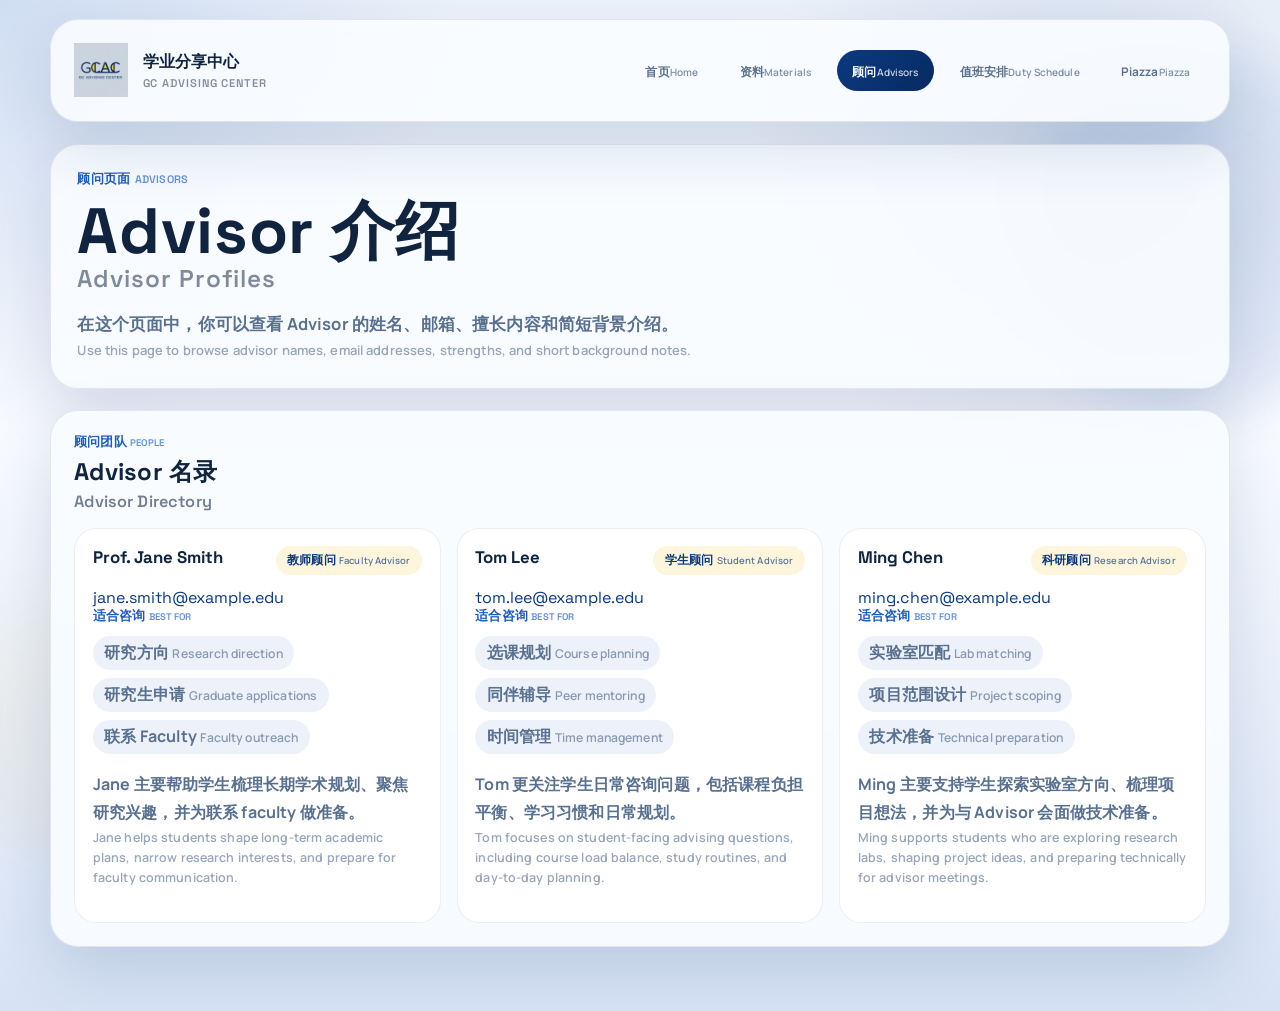
==== advisors.html @ a73260c6 "feat: update front" ====
<!DOCTYPE html>
<html lang="zh-CN">
<head>
  <meta charset="UTF-8">
  <meta name="viewport" content="width=device-width, initial-scale=1.0">
  <title>Advisors | GC Advising Center</title>
  <meta
    name="description"
    content="Advisor profiles for the GC Advising Center."
  >
  <link rel="preconnect" href="https://fonts.googleapis.com">
  <link rel="preconnect" href="https://fonts.gstatic.com" crossorigin>
  <link
    href="https://fonts.googleapis.com/css2?family=Manrope:wght@400;500;700;800&family=Space+Grotesk:wght@500;700&display=swap"
    rel="stylesheet"
  >
  <link rel="stylesheet" href="./assets/styles.css">
</head>
<body data-page="advisors">
  <div class="page-shell">
    <header class="topbar panel panel--nav">
      <a class="brand" href="./index.html"><img class="brand__logo" src="./assets/GCAC.png" alt="GC Advising Center logo"><span class="brand__text" id="brandText"></span></a>
      <nav class="site-nav" id="siteNav" aria-label="Primary"></nav>
    </header>

    <main class="main-layout">
      <section class="subpage-hero panel">
        <p class="eyebrow" id="pageKicker"></p>
        <h1 id="pageTitle"></h1>
        <p class="hero__description" id="pageDescription"></p>
      </section>

      <section class="panel">
        <div class="section-heading">
          <p class="section-kicker" id="advisorDirectoryKicker"></p>
          <h2 id="advisorDirectoryTitle"></h2>
        </div>
        <div class="advisor-grid" id="advisorList"></div>
      </section>
    </main>
  </div>

  <script src="./content/site-content.js"></script>
  <script src="./assets/app.js"></script>
</body>
</html>
---- assets/styles.css ----
:root {
  --bg: #edf3fb;
  --bg-deep: #d7e3f5;
  --surface: rgba(249, 252, 255, 0.92);
  --surface-strong: #ffffff;
  --line: rgba(10, 44, 96, 0.1);
  --line-strong: rgba(10, 44, 96, 0.18);
  --text: #10233f;
  --muted: #59708f;
  --highlight: #0b3a82;
  --highlight-strong: #072a61;
  --highlight-soft: rgba(11, 58, 130, 0.1);
  --accent: #1d5bbf;
  --accent-soft: rgba(244, 198, 42, 0.16);
  --shadow: 0 24px 64px rgba(10, 44, 96, 0.14);
}

* {
  box-sizing: border-box;
}

html {
  scroll-behavior: smooth;
}

body {
  margin: 0;
  min-height: 100vh;
  font-family: "Manrope", "Segoe UI", sans-serif;
  color: var(--text);
  background:
    radial-gradient(circle at top left, rgba(29, 91, 191, 0.14), transparent 28%),
    radial-gradient(circle at 84% 16%, rgba(11, 58, 130, 0.12), transparent 24%),
    linear-gradient(180deg, var(--bg), #f9fbff 42%, var(--bg-deep) 100%);
}

body::before,
body::after {
  content: "";
  position: fixed;
  z-index: -1;
  border-radius: 999px;
  filter: blur(28px);
  opacity: 0.72;
}

body::before {
  width: 22rem;
  height: 22rem;
  top: 4rem;
  right: -6rem;
  background: rgba(29, 91, 191, 0.12);
}

body::after {
  width: 16rem;
  height: 16rem;
  bottom: 3rem;
  left: -3rem;
  background: rgba(244, 198, 42, 0.08);
}

.page-shell {
  width: min(1180px, calc(100% - 2rem));
  margin: 0 auto;
  padding: 1.2rem 0 4rem;
}

.main-layout {
  display: grid;
  gap: 1.35rem;
}

.panel {
  border: 1px solid var(--line);
  border-radius: 28px;
  background: var(--surface);
  box-shadow: var(--shadow);
  backdrop-filter: blur(14px);
  padding: 1.45rem;
}

.panel--nav {
  display: flex;
  justify-content: space-between;
  align-items: center;
  gap: 1rem;
  margin-bottom: 1.4rem;
  position: sticky;
  top: 1rem;
  z-index: 10;
}

.brand,
.nav-link,
.button,
.button--ghost,
.overview-card,
.text-link {
  text-decoration: none;
}

.brand {
  display: inline-flex;
  align-items: center;
  gap: 0.9rem;
  color: var(--text);
}

.brand__logo {
  display: block;
  width: auto;
  height: 54px;
  object-fit: contain;
}

.brand__text {
  font-family: "Space Grotesk", "Segoe UI", sans-serif;
  font-size: 1rem;
  font-weight: 700;
  letter-spacing: 0.02em;
}

.bilingual {
  display: inline-grid;
  gap: 0.16rem;
}

.bilingual--inline {
  display: inline-flex;
  flex-wrap: wrap;
  gap: 0.32rem;
  align-items: baseline;
}

.bilingual__zh {
  font-weight: 700;
  letter-spacing: 0.01em;
}

.bilingual__en {
  font-size: 0.86em;
  font-weight: 600;
  letter-spacing: 0.01em;
  opacity: 0.66;
}

.site-nav {
  display: flex;
  flex-wrap: wrap;
  justify-content: flex-end;
  gap: 0.65rem;
}

.nav-link {
  padding: 0.6rem 0.96rem;
  border-radius: 999px;
  color: var(--muted);
  font-weight: 700;
  transition: background-color 160ms ease, color 160ms ease, transform 160ms ease, box-shadow 160ms ease;
}

.nav-link:hover,
.nav-link:focus-visible {
  color: var(--highlight);
  background: rgba(255, 255, 255, 0.68);
  box-shadow: inset 0 0 0 1px rgba(29, 91, 191, 0.08);
  transform: translateY(-1px);
}

.nav-link--active {
  color: #fdfefe;
  background: linear-gradient(135deg, var(--highlight), var(--highlight-strong));
}

.nav-link .bilingual {
  gap: 0.02rem;
  text-align: center;
}

.nav-link .bilingual__zh {
  font-size: 0.74rem;
  line-height: 1.14;
}

.nav-link .bilingual__en {
  font-size: 0.63rem;
  line-height: 1.06;
  opacity: 0.78;
}

.hero--home {
  display: grid;
  grid-template-columns: minmax(0, 1.8fr) minmax(280px, 0.9fr);
  gap: 1.35rem;
  padding: 1.75rem;
}

.hero__copy {
  display: grid;
  align-content: start;
}

.hero__meta {
  display: grid;
  gap: 0.9rem;
}

.subpage-hero {
  padding: 1.65rem;
}

.eyebrow,
.section-kicker,
.meta-label,
.detail-label {
  margin: 0 0 0.7rem;
  font-family: "Space Grotesk", "Segoe UI", sans-serif;
  font-size: 0.79rem;
  letter-spacing: 0.12em;
  text-transform: uppercase;
  color: var(--accent);
}

#siteTitle,
.subpage-hero h1 {
  margin: 0;
  font-family: "Space Grotesk", "Segoe UI", sans-serif;
  font-size: clamp(2.5rem, 5vw, 4.4rem);
  line-height: 0.96;
  max-width: 12ch;
}

#siteTitle .bilingual,
.subpage-hero h1 .bilingual,
.section-heading h2 .bilingual,
.card__title .bilingual,
.hero__description .bilingual,
.section-intro .bilingual,
.card__body .bilingual,
.meta-value .bilingual,
.brand__text .bilingual {
  gap: 0.16rem;
}

#siteTitle .bilingual__zh,
.subpage-hero h1 .bilingual__zh {
  font-size: 1em;
  line-height: 0.98;
}

#siteTitle .bilingual__en,
.subpage-hero h1 .bilingual__en {
  font-size: 0.38em;
  line-height: 1.15;
  text-transform: none;
  letter-spacing: 0.04em;
  opacity: 0.52;
}

.section-heading h2 .bilingual__zh,
.card__title .bilingual__zh {
  font-size: 1em;
}

.section-heading h2 .bilingual__en,
.card__title .bilingual__en {
  font-size: 0.68em;
  opacity: 0.58;
}

.hero__description .bilingual__en,
.section-intro .bilingual__en,
.card__body .bilingual__en,
.meta-value .bilingual__en,
.integration-note .bilingual__en {
  font-size: 0.78em;
  line-height: 1.6;
  opacity: 0.62;
}

.brand__text .bilingual__zh {
  font-size: 1em;
}

.brand__text .bilingual__en {
  font-size: 0.7em;
  letter-spacing: 0.08em;
  text-transform: uppercase;
  opacity: 0.5;
}

.hero__description,
.section-intro,
.card__body,
.meta-value,
.integration-note {
  color: var(--muted);
  line-height: 1.75;
}

.hero__description {
  margin: 1rem 0 0;
  max-width: 46rem;
  font-size: 1.04rem;
}

.hero__actions,
.material-links,
.piazza-links {
  display: flex;
  flex-wrap: wrap;
  gap: 0.75rem;
}

.hero__actions {
  margin-top: 1.35rem;
}

.button,
.button--ghost {
  display: inline-flex;
  align-items: center;
  justify-content: center;
  min-width: 210px;
  padding: 0.92rem 1.28rem;
  border-radius: 999px;
  font-weight: 800;
  transition: transform 160ms ease, box-shadow 160ms ease, border-color 160ms ease, background-color 160ms ease;
}

.button .bilingual,
.button--ghost .bilingual {
  justify-items: center;
  text-align: center;
}

.button .bilingual__zh,
.button--ghost .bilingual__zh {
  font-size: 1em;
}

.button .bilingual__en,
.button--ghost .bilingual__en {
  font-size: 0.66em;
  opacity: 0.74;
}

.button {
  color: #fdfefe;
  background: linear-gradient(135deg, #1d5bbf, #0b3a82);
  box-shadow: 0 14px 32px rgba(11, 58, 130, 0.24);
}

.button--ghost {
  color: var(--highlight);
  background: rgba(255, 255, 255, 0.72);
  border: 1px solid rgba(11, 58, 130, 0.16);
}

.button:hover,
.button--ghost:hover,
.button:focus-visible,
.button--ghost:focus-visible,
.overview-card:hover,
.overview-card:focus-visible,
.text-link:hover,
.text-link:focus-visible {
  transform: translateY(-2px);
}

.meta-card,
.card,
.overview-card {
  border-radius: 22px;
  border: 1px solid rgba(10, 44, 96, 0.08);
  background: var(--surface-strong);
}

.meta-card {
  padding: 1rem 1.05rem;
}

.meta-card p,
.section-heading h2,
.section-heading p,
.card__title,
.material-meta,
.integration-note,
.detail-label {
  margin: 0;
}

.section-heading {
  display: grid;
  gap: 0.3rem;
  margin-bottom: 1rem;
}

.section-heading--split {
  grid-template-columns: minmax(0, 1fr) auto;
  align-items: center;
  gap: 1rem;
}

.section-heading h2,
.card__title {
  font-family: "Space Grotesk", "Segoe UI", sans-serif;
}

.section-heading h2 {
  font-size: 1.5rem;
}

.overview-grid,
.material-list,
.advisor-grid,
.piazza-notes {
  display: grid;
  gap: 1rem;
}

.overview-grid {
  grid-template-columns: repeat(auto-fit, minmax(220px, 1fr));
}

.overview-card {
  display: grid;
  gap: 0.55rem;
  min-height: 190px;
  padding: 1.15rem;
  color: inherit;
}

.material-list {
  grid-template-columns: repeat(auto-fit, minmax(240px, 1fr));
}

.material-list--archive {
  grid-template-columns: repeat(auto-fit, minmax(260px, 1fr));
}

.advisor-grid {
  grid-template-columns: repeat(auto-fit, minmax(250px, 1fr));
}

.card {
  padding: 1.1rem;
}

.card__title-row {
  display: flex;
  justify-content: space-between;
  gap: 1rem;
  align-items: flex-start;
  margin-bottom: 0.7rem;
}

.card__title {
  font-size: 1.05rem;
}

.quick-link__arrow,
.text-link,
.material-meta {
  font-family: "Space Grotesk", "Segoe UI", sans-serif;
}

.quick-link__arrow,
.text-link {
  color: var(--highlight);
}

.quick-link__arrow {
  margin-top: auto;
}

.material-meta {
  margin-bottom: 0.7rem;
  font-size: 0.84rem;
  color: var(--accent);
}

.pill {
  display: inline-flex;
  align-items: center;
  padding: 0.32rem 0.72rem;
  border-radius: 999px;
  background: var(--accent-soft);
  color: var(--highlight);
  font-size: 0.78rem;
  white-space: nowrap;
}

.pill .bilingual--inline,
.schedule-table th .bilingual--inline,
.schedule-table td .bilingual--inline,
.tag-list .bilingual--inline,
.material-meta .bilingual--inline,
.detail-label .bilingual--inline,
.section-kicker .bilingual--inline,
.quick-link__arrow .bilingual--inline {
  gap: 0.22rem;
}

.pill .bilingual__en,
.schedule-table th .bilingual__en,
.schedule-table td .bilingual__en,
.tag-list .bilingual__en,
.material-meta .bilingual__en,
.detail-label .bilingual__en,
.section-kicker .bilingual__en,
.quick-link__arrow .bilingual__en {
  font-size: 0.76em;
  opacity: 0.68;
}

.tag-list {
  display: flex;
  flex-wrap: wrap;
  gap: 0.5rem;
  margin: 0.7rem 0 1rem;
  padding: 0;
  list-style: none;
}

.tag-list li {
  padding: 0.34rem 0.72rem;
  border-radius: 999px;
  background: rgba(29, 91, 191, 0.08);
  color: var(--muted);
}

.piazza-summary {
  display: grid;
  gap: 0.8rem;
  margin-bottom: 1rem;
}

.piazza-links {
  margin-bottom: 1rem;
}

.piazza-notes {
  grid-template-columns: 1fr;
}

.note-card {
  background: rgba(255, 255, 255, 0.78);
}

.table-shell {
  overflow-x: auto;
  border-radius: 22px;
  border: 1px solid rgba(10, 44, 96, 0.08);
  background: var(--surface-strong);
}

.schedule-table {
  width: 100%;
  min-width: 720px;
  border-collapse: collapse;
}

.schedule-table th,
.schedule-table td {
  padding: 1rem;
  text-align: left;
  border-bottom: 1px solid rgba(10, 44, 96, 0.08);
}

.schedule-table th {
  font-family: "Space Grotesk", "Segoe UI", sans-serif;
  font-size: 0.85rem;
  letter-spacing: 0.06em;
  text-transform: uppercase;
  color: var(--highlight);
  background: rgba(29, 91, 191, 0.06);
}

.schedule-table tbody tr:last-child td {
  border-bottom: none;
}

.fade-in {
  opacity: 0;
  transform: translateY(12px);
  animation: fadeUp 480ms ease forwards;
}

.fade-in:nth-child(2) {
  animation-delay: 70ms;
}

.fade-in:nth-child(3) {
  animation-delay: 140ms;
}

.fade-in:nth-child(4) {
  animation-delay: 210ms;
}

@keyframes fadeUp {
  to {
    opacity: 1;
    transform: translateY(0);
  }
}

@media (max-width: 980px) {
  .panel--nav {
    align-items: flex-start;
    flex-direction: column;
  }

  .site-nav {
    justify-content: flex-start;
  }

  .hero--home,
  .section-heading--split {
    grid-template-columns: 1fr;
  }
}

@media (max-width: 640px) {
  .page-shell {
    width: min(100% - 1rem, 100%);
    padding-top: 0.8rem;
  }

  .panel,
  .meta-card,
  .card,
  .overview-card {
    border-radius: 20px;
  }

  .panel {
    padding: 1.15rem;
  }

  .brand {
    align-items: flex-start;
    flex-direction: column;
    gap: 0.5rem;
  }

  .brand__logo {
    height: 46px;
  }

  #siteTitle,
  .subpage-hero h1 {
    font-size: clamp(2.1rem, 11vw, 3.3rem);
  }

  .card__title-row {
    flex-direction: column;
    align-items: flex-start;
  }

  .button,
  .button--ghost {
    width: 100%;
    min-width: 0;
  }

  .schedule-table {
    min-width: 620px;
  }
}

.hero--landing {
  padding: 1.85rem;
}

.hero__copy--wide {
  max-width: 68rem;
}

.home-priority-grid {
  display: grid;
  grid-template-columns: minmax(320px, 0.95fr) minmax(0, 1.35fr);
  gap: 1.35rem;
}

.button--compact {
  min-width: 0;
  padding-inline: 1rem;
}

.advisor-grid--home {
  grid-template-columns: 1fr;
}

.duty-card {
  display: grid;
  gap: 1rem;
}

.duty-list {
  display: grid;
  gap: 0.8rem;
}

.duty-item {
  display: grid;
  gap: 0.3rem;
  padding: 0.85rem 0.95rem;
  border-radius: 18px;
  background: rgba(29, 91, 191, 0.05);
  border: 1px solid rgba(10, 44, 96, 0.06);
}

.duty-item__value {
  margin: 0;
  color: var(--text);
  line-height: 1.6;
}

@media (max-width: 980px) {
  .home-priority-grid {
    grid-template-columns: 1fr;
  }
}

.hero--simple {
  padding: 1.55rem 1.7rem;
}

.hero--simple #siteTitle {
  max-width: 16ch;
  font-size: clamp(2.2rem, 4vw, 3.6rem);
}

.hero--simple .hero__description {
  margin-top: 0.85rem;
  max-width: 52rem;
}

.material-list--stacked {
  grid-template-columns: 1fr;
}

@media (max-width: 980px) {
  .hero--simple {
    padding: 1.35rem;
  }
}
.hero__meta .overview-card {
  min-height: 0;
  padding: 1rem 1.05rem;
}

.hero__meta .card__title {
  font-size: 1.08rem;
}

.hero__meta .card__body {
  line-height: 1.65;
}
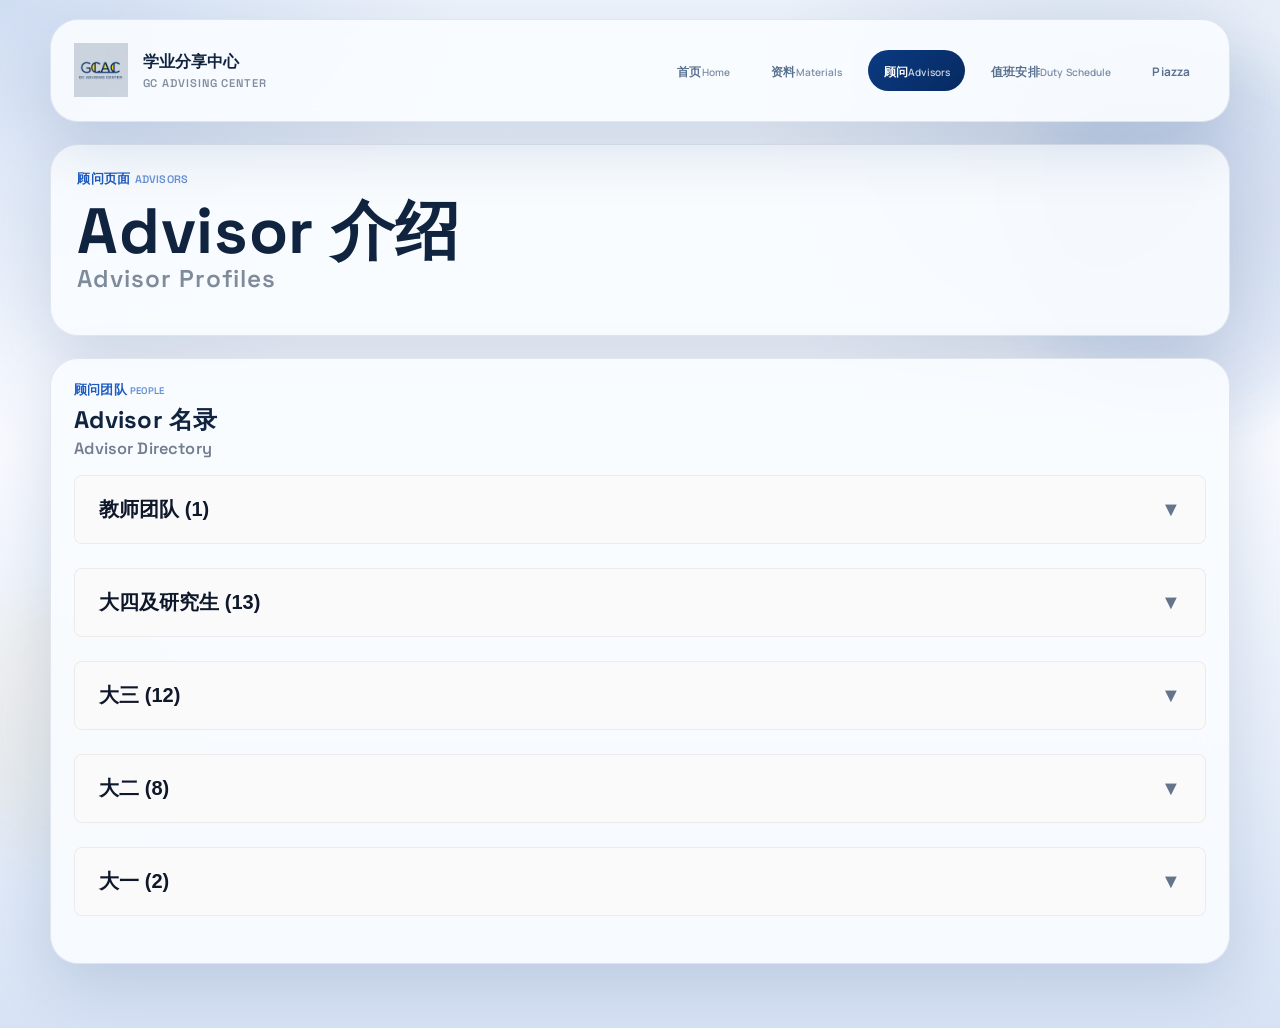
==== commit 198880a1: "change the html to fit the new advisor contents" ====
--- a/advisors.html
+++ b/advisors.html
@@ -15,6 +15,62 @@
     rel="stylesheet"
   >
   <link rel="stylesheet" href="./assets/styles.css">
+  
+  <style>
+    .accordion-group {
+      margin-bottom: 1.5rem;
+      border: 1px solid rgba(0, 0, 0, 0.08);
+      border-radius: 8px;
+      overflow: hidden;
+      background: #fff;
+    }
+    .accordion-header {
+      width: 100%;
+      display: flex;
+      justify-content: space-between;
+      align-items: center;
+      padding: 1.25rem 1.5rem;
+      background: rgba(0, 0, 0, 0.02);
+      border: none;
+      cursor: pointer;
+      text-align: left;
+      outline: none;
+      transition: background 0.2s ease;
+    }
+    .accordion-header:hover {
+      background: rgba(0, 0, 0, 0.04);
+    }
+    .accordion-header h3 {
+      margin: 0;
+      font-size: 1.25rem;
+      color: #0f172a;
+      font-weight: 700;
+    }
+    .accordion-icon {
+      font-size: 1.25rem;
+      transition: transform 0.2s ease;
+      color: #64748b;
+    }
+    .accordion-group.active .accordion-icon {
+      transform: rotate(180deg);
+    }
+    .accordion-content {
+      max-height: 0;
+      overflow: hidden;
+      transition: max-height 0.3s ease-out;
+      padding: 0 1.5rem;
+    }
+    .accordion-group.active .accordion-content {
+      max-height: 5000px; /* 给予足够高度容纳卡片群 */
+      padding: 1.5rem;
+    }
+    /* 让折叠内部的网格继承或重用原本的网格样式 */
+    .accordion-grid {
+      display: grid;
+      grid-template-columns: repeat(auto-fill, minmax(280px, 1fr));
+      gap: 1.5rem;
+    }
+  </style>
 </head>
 <body data-page="advisors">
   <div class="page-shell">
@@ -35,12 +91,103 @@
           <p class="section-kicker" id="advisorDirectoryKicker"></p>
           <h2 id="advisorDirectoryTitle"></h2>
         </div>
-        <div class="advisor-grid" id="advisorList"></div>
+        <div id="accordionContainer"></div>
+        <div class="advisor-grid" id="advisorList" style="display: none;"></div>
       </section>
     </main>
   </div>
 
   <script src="./content/site-content.js"></script>
   <script src="./assets/app.js"></script>
+
+  <script>
+    document.addEventListener("DOMContentLoaded", () => {
+      // 1. 检查数据文件里是否有我们新设定的 groups 数组
+      const data = window.SITE_CONTENT;
+      if (!data || !data.advisors || !data.advisors.groups) return;
+
+      // 2. 自动获取当前页面的语言（遵循你的系统的语系判定，默认中文）
+      const lang = document.documentElement.lang === "en" ? "en" : "zh";
+      const container = document.getElementById("accordionContainer");
+      const expertiseLabel = data.advisors.expertiseLabel ? data.advisors.expertiseLabel[lang] : "Best for";
+
+      // 3. 循环渲染 5 个大分类
+      data.advisors.groups.forEach((group, index) => {
+        const groupTitle = group.title[lang] || group.title["zh"];
+        
+        // 创建大类包裹层
+        const groupEl = document.createElement("div");
+        groupEl.className = "accordion-group";
+        // 默认让第一组（老师）或者所有组展开，这里设置默认闭合。如果想默认全展开，可以加上 className = "accordion-group active"
+        
+        // 创建折叠栏头部按钮
+        const headerEl = document.createElement("button");
+        headerEl.className = "accordion-header";
+        headerEl.innerHTML = `
+          <h3>${groupTitle} (${group.items.length})</h3>
+          <span class="accordion-icon">▼</span>
+        `;
+        
+        // 创建内容容器层
+        const contentEl = document.createElement("div");
+        contentEl.className = "accordion-content";
+        
+        // 创建人员卡片网格
+        const gridEl = document.createElement("div");
+        gridEl.className = "accordion-grid";
+        
+        // 4. 内部循环：渲染该分类下的所有顾问卡片
+        group.items.forEach(advisor => {
+          const name = advisor.name;
+          const role = advisor.role[lang] || advisor.role["zh"];
+          const bio = advisor.bio[lang] || advisor.bio["zh"];
+          const email = advisor.email;
+          
+          // 生成专业领域的标签 HTML
+          let expertiseHtml = "";
+          if (advisor.expertise && advisor.expertise.length > 0) {
+            const tags = advisor.expertise.map(exp => `<span class="tag">${exp[lang] || exp["zh"]}</span>`).join("");
+            expertiseHtml = `
+              <div class="advisor-card__expertise">
+                <span class="expertise-label">${expertiseLabel}:</span>
+                <div class="tags-container">${tags}</div>
+              </div>
+            `;
+          }
+
+          // 构建单个人员卡片（严格复用你原本 `.panel` 里的卡片类名和结构，确保外观样式一致）
+          const cardEl = document.createElement("div");
+          cardEl.className = "advisor-card"; // 继承你原本的 CSS 样式
+          cardEl.innerHTML = `
+            <div class="advisor-card__header">
+              <h4 class="advisor-card__name">${name}</h4>
+              <p class="advisor-card__role">${role}</p>
+            </div>
+            <div class="advisor-card__body">
+              <p class="advisor-card__bio">${bio}</p>
+              ${expertiseHtml}
+            </div>
+            <div class="advisor-card__footer">
+              <a href="mailto:${email}" class="advisor-card__email">
+                <svg xmlns="http://www.w3.org/2000/svg" width="16" height="16" viewBox="0 0 24 24" fill="none" stroke="currentColor" stroke-width="2" stroke-linecap="round" stroke-linejoin="round" style="margin-right:8px; vertical-align:middle;"><path d="M4 4h16c1.1 0 2 .9 2 2v12c0 1.1-.9 2-2 2H4c-1.1 0-2-.9-2-2V6c0-1.1.9-2 2-2z"></path><polyline points="22,6 12,13 2,6"></polyline></svg>
+                ${email}
+              </a>
+            </div>
+          `;
+          gridEl.appendChild(cardEl);
+        });
+        
+        contentEl.appendChild(gridEl);
+        groupEl.appendChild(headerEl);
+        groupEl.appendChild(contentEl);
+        container.appendChild(groupEl);
+        
+        // 5. 绑定点击事件：点击分类标题展开/折叠
+        headerEl.addEventListener("click", () => {
+          groupEl.classList.toggle("active");
+        });
+      });
+    });
+  </script>
 </body>
 </html>
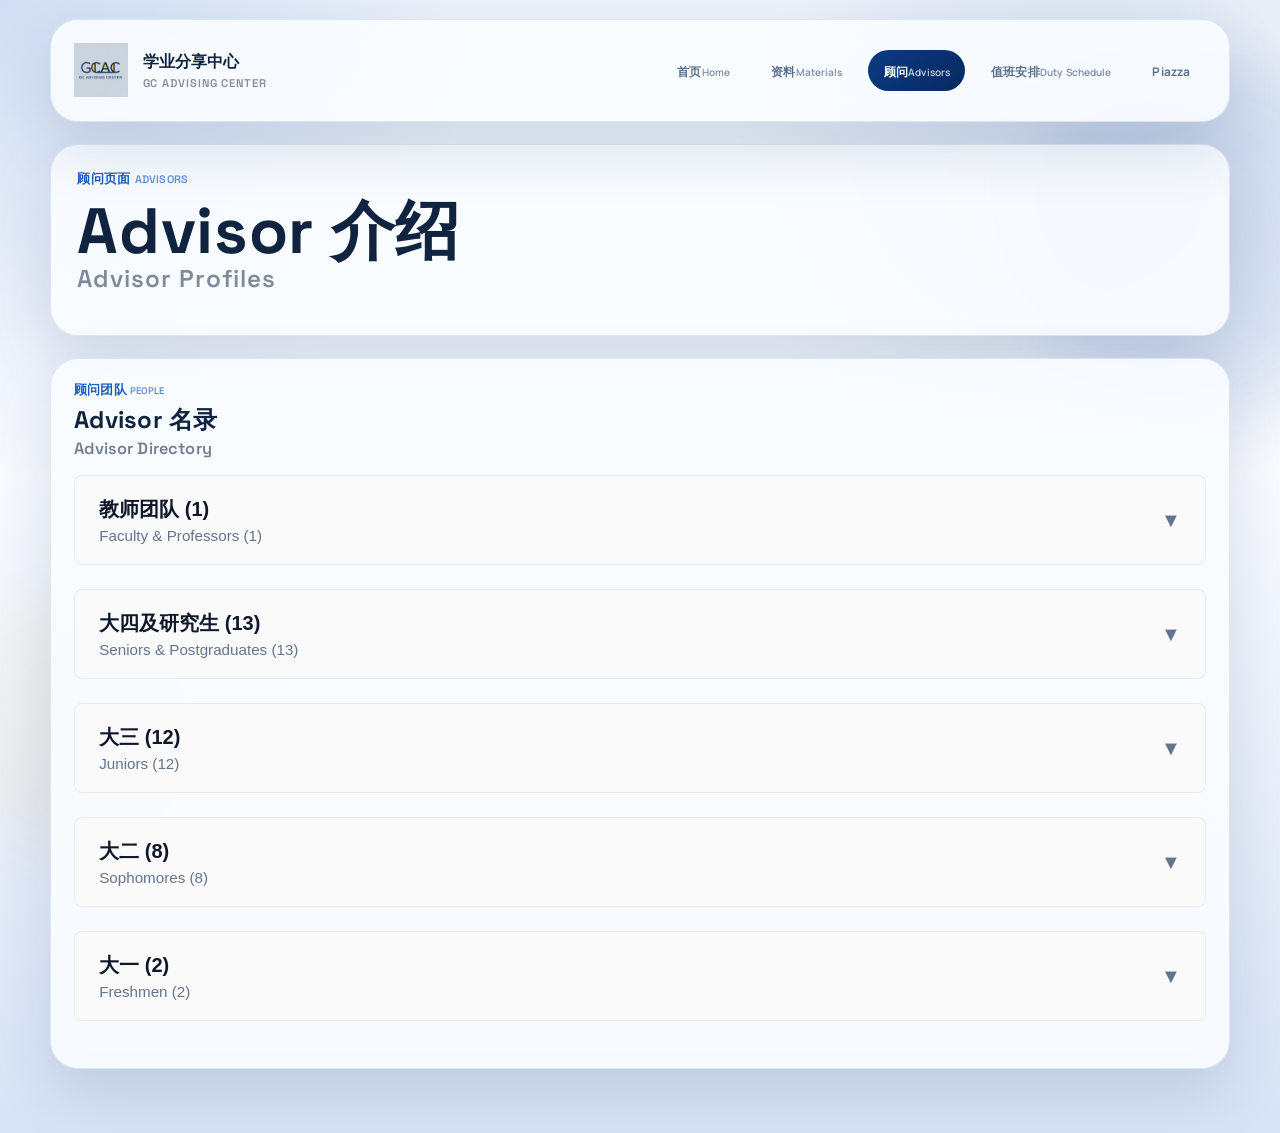
==== commit 4510399c: "try to fix english chinese question" ====
--- a/advisors.html
+++ b/advisors.html
@@ -4,16 +4,10 @@
   <meta charset="UTF-8">
   <meta name="viewport" content="width=device-width, initial-scale=1.0">
   <title>Advisors | GC Advising Center</title>
-  <meta
-    name="description"
-    content="Advisor profiles for the GC Advising Center."
-  >
+  <meta name="description" content="Advisor profiles for the GC Advising Center.">
   <link rel="preconnect" href="https://fonts.googleapis.com">
   <link rel="preconnect" href="https://fonts.gstatic.com" crossorigin>
-  <link
-    href="https://fonts.googleapis.com/css2?family=Manrope:wght@400;500;700;800&family=Space+Grotesk:wght@500;700&display=swap"
-    rel="stylesheet"
-  >
+  <link href="https://fonts.googleapis.com/css2?family=Manrope:wght@400;500;700;800&family=Space+Grotesk:wght@500;700&display=swap" rel="stylesheet">
   <link rel="stylesheet" href="./assets/styles.css">
   
   <style>
@@ -45,6 +39,14 @@
       font-size: 1.25rem;
       color: #0f172a;
       font-weight: 700;
+      display: flex;
+      flex-direction: column;
+      gap: 0.25rem;
+    }
+    .accordion-header h3 .en-title {
+      font-size: 0.95rem;
+      color: #64748b;
+      font-weight: 500;
     }
     .accordion-icon {
       font-size: 1.25rem;
@@ -61,35 +63,64 @@
       padding: 0 1.5rem;
     }
     .accordion-group.active .accordion-content {
-      max-height: 5000px; /* 给予足够高度容纳卡片群 */
+      max-height: 5000px;
       padding: 1.5rem;
     }
-    /* 让折叠内部的网格继承或重用原本的网格样式 */
     .accordion-grid {
       display: grid;
       grid-template-columns: repeat(auto-fill, minmax(280px, 1fr));
       gap: 1.5rem;
+    }
+    
+    /* 双语排版微调 */
+    .bilingual-sep {
+      border-top: 1px dashed #e2e8f0;
+      margin: 0.5rem 0;
+    }
+    .en-text {
+      color: #64748b;
+      font-size: 0.9rem;
+      margin-top: 0.25rem;
+    }
+    .advisor-card__role {
+      display: flex;
+      flex-direction: column;
+      gap: 0.125rem;
+    }
+    .advisor-card__role .en-role {
+      font-size: 0.8rem;
+      color: #64748b;
+    }
+    .tags-container {
+      display: flex;
+      flex-wrap: wrap;
+      gap: 0.25rem;
     }
   </style>
 </head>
 <body data-page="advisors">
   <div class="page-shell">
     <header class="topbar panel panel--nav">
-      <a class="brand" href="./index.html"><img class="brand__logo" src="./assets/GCAC.png" alt="GC Advising Center logo"><span class="brand__text" id="brandText"></span></a>
+      <a class="brand" href="./index.html">
+        <img class="brand__logo" src="./assets/GCAC.png" alt="GC Advising Center logo">
+        <span class="brand__text" id="brandText">学业分享中心 / GC Advising Center</span>
+      </a>
       <nav class="site-nav" id="siteNav" aria-label="Primary"></nav>
     </header>
 
     <main class="main-layout">
       <section class="subpage-hero panel">
-        <p class="eyebrow" id="pageKicker"></p>
-        <h1 id="pageTitle"></h1>
-        <p class="hero__description" id="pageDescription"></p>
+        <p class="eyebrow" id="pageKicker">顾问页面 / Advisors</p>
+        <h1 id="pageTitle">Advisor 介绍 / Advisor Profiles</h1>
+        <p class="hero__description" id="pageDescription">
+          欢迎咨询我们的顾问团队。 / Welcome to consult our advisor team.
+        </p>
       </section>
 
       <section class="panel">
         <div class="section-heading">
-          <p class="section-kicker" id="advisorDirectoryKicker"></p>
-          <h2 id="advisorDirectoryTitle"></h2>
+          <p class="section-kicker" id="advisorDirectoryKicker">顾问团队 / People</p>
+          <h2 id="advisorDirectoryTitle">Advisor 名录 / Advisor Directory</h2>
         </div>
         <div id="accordionContainer"></div>
         <div class="advisor-grid" id="advisorList" style="display: none;"></div>
@@ -102,92 +133,107 @@
 
   <script>
     document.addEventListener("DOMContentLoaded", () => {
-      // 1. 检查数据文件里是否有我们新设定的 groups 数组
       const data = window.SITE_CONTENT;
       if (!data || !data.advisors || !data.advisors.groups) return;
 
-      // 2. 自动获取当前页面的语言（遵循你的系统的语系判定，默认中文）
-      const lang = document.documentElement.lang === "en" ? "en" : "zh";
       const container = document.getElementById("accordionContainer");
-      const expertiseLabel = data.advisors.expertiseLabel ? data.advisors.expertiseLabel[lang] : "Best for";
-
-      // 3. 循环渲染 5 个大分类
-      data.advisors.groups.forEach((group, index) => {
-        const groupTitle = group.title[lang] || group.title["zh"];
-        
-        // 创建大类包裹层
-        const groupEl = document.createElement("div");
-        groupEl.className = "accordion-group";
-        // 默认让第一组（老师）或者所有组展开，这里设置默认闭合。如果想默认全展开，可以加上 className = "accordion-group active"
-        
-        // 创建折叠栏头部按钮
-        const headerEl = document.createElement("button");
-        headerEl.className = "accordion-header";
-        headerEl.innerHTML = `
-          <h3>${groupTitle} (${group.items.length})</h3>
-          <span class="accordion-icon">▼</span>
-        `;
-        
-        // 创建内容容器层
-        const contentEl = document.createElement("div");
-        contentEl.className = "accordion-content";
-        
-        // 创建人员卡片网格
-        const gridEl = document.createElement("div");
-        gridEl.className = "accordion-grid";
-        
-        // 4. 内部循环：渲染该分类下的所有顾问卡片
-        group.items.forEach(advisor => {
-          const name = advisor.name;
-          const role = advisor.role[lang] || advisor.role["zh"];
-          const bio = advisor.bio[lang] || advisor.bio["zh"];
-          const email = advisor.email;
-          
-          // 生成专业领域的标签 HTML
-          let expertiseHtml = "";
-          if (advisor.expertise && advisor.expertise.length > 0) {
-            const tags = advisor.expertise.map(exp => `<span class="tag">${exp[lang] || exp["zh"]}</span>`).join("");
-            expertiseHtml = `
-              <div class="advisor-card__expertise">
-                <span class="expertise-label">${expertiseLabel}:</span>
-                <div class="tags-container">${tags}</div>
+
+      function renderBilingualAccordion() {
+        container.innerHTML = "";
+
+        // 遍历 5 个大组
+        data.advisors.groups.forEach((group) => {
+          const titleZh = group.title["zh"] || "";
+          const titleEn = group.title["en"] || "";
+          
+          const groupEl = document.createElement("div");
+          groupEl.className = "accordion-group";
+          
+          // 创建折叠栏头部，同时写入中英文
+          const headerEl = document.createElement("button");
+          headerEl.className = "accordion-header";
+          headerEl.innerHTML = `
+            <h3>
+              <span class="zh-title">${titleZh} (${group.items.length})</span>
+              <span class="en-title">${titleEn} (${group.items.length})</span>
+            </h3>
+            <span class="accordion-icon">▼</span>
+          `;
+          
+          const contentEl = document.createElement("div");
+          contentEl.className = "accordion-content";
+          const gridEl = document.createElement("div");
+          gridEl.className = "accordion-grid";
+          
+          // 内部循环：渲染每个顾问的卡片
+          group.items.forEach(advisor => {
+            const name = advisor.name;
+            const roleZh = advisor.role["zh"] || "";
+            const roleEn = advisor.role["en"] || "";
+            const bioZh = advisor.bio["zh"] || "";
+            const bioEn = advisor.bio["en"] || "";
+            const email = advisor.email;
+            
+            // 处理适合咨询的标签（中英混合拼接展示）
+            let expertiseHtml = "";
+            if (advisor.expertise && advisor.expertise.length > 0) {
+              const tags = advisor.expertise.map(exp => {
+                const expZh = exp["zh"] || "";
+                const expEn = exp["en"] || "";
+                return `<span class="tag" style="font-size:0.8rem; margin-bottom:4px;">${expZh} (${expEn})</span>`;
+              }).join("");
+
+              expertiseHtml = `
+                <div class="advisor-card__expertise" style="margin-top: 12px;">
+                  <span class="expertise-label" style="font-weight:700; font-size:0.85rem; display:block; margin-bottom:4px;">
+                    适合咨询 / Best for:
+                  </span>
+                  <div class="tags-container">${tags}</div>
+                </div>
+              `;
+            }
+
+            // 构建完美的双语卡片
+            const cardEl = document.createElement("div");
+            cardEl.className = "advisor-card";
+            cardEl.innerHTML = `
+              <div class="advisor-card__header">
+                <h4 class="advisor-card__name">${name}</h4>
+                <div class="advisor-card__role">
+                  <span class="zh-role">${roleZh}</span>
+                  <span class="en-role">${roleEn}</span>
+                </div>
+              </div>
+              <div class="advisor-card__body">
+                <p class="advisor-card__bio" style="margin-bottom:0;">${bioZh}</p>
+                <p class="advisor-card__bio en-text" style="margin-top:4px;">${bioEn}</p>
+                ${expertiseHtml}
+              </div>
+              <div class="advisor-card__footer">
+                <a href="mailto:${email}" class="advisor-card__email">
+                  <svg xmlns="http://www.w3.org/2000/svg" width="16" height="16" viewBox="0 0 24 24" fill="none" stroke="currentColor" stroke-width="2" stroke-linecap="round" stroke-linejoin="round" style="margin-right:8px; vertical-align:middle;"><path d="M4 4h16c1.1 0 2 .9 2 2v12c0 1.1-.9 2-2 2H4c-1.1 0-2-.9-2-2V6c0-1.1.9-2 2-2z"></path><polyline points="22,6 12,13 2,6"></polyline></svg>
+                  ${email}
+                </a>
               </div>
             `;
-          }
-
-          // 构建单个人员卡片（严格复用你原本 `.panel` 里的卡片类名和结构，确保外观样式一致）
-          const cardEl = document.createElement("div");
-          cardEl.className = "advisor-card"; // 继承你原本的 CSS 样式
-          cardEl.innerHTML = `
-            <div class="advisor-card__header">
-              <h4 class="advisor-card__name">${name}</h4>
-              <p class="advisor-card__role">${role}</p>
-            </div>
-            <div class="advisor-card__body">
-              <p class="advisor-card__bio">${bio}</p>
-              ${expertiseHtml}
-            </div>
-            <div class="advisor-card__footer">
-              <a href="mailto:${email}" class="advisor-card__email">
-                <svg xmlns="http://www.w3.org/2000/svg" width="16" height="16" viewBox="0 0 24 24" fill="none" stroke="currentColor" stroke-width="2" stroke-linecap="round" stroke-linejoin="round" style="margin-right:8px; vertical-align:middle;"><path d="M4 4h16c1.1 0 2 .9 2 2v12c0 1.1-.9 2-2 2H4c-1.1 0-2-.9-2-2V6c0-1.1.9-2 2-2z"></path><polyline points="22,6 12,13 2,6"></polyline></svg>
-                ${email}
-              </a>
-            </div>
-          `;
-          gridEl.appendChild(cardEl);
+            gridEl.appendChild(cardEl);
+          });
+          
+          contentEl.appendChild(gridEl);
+          groupEl.appendChild(headerEl);
+          groupEl.appendChild(contentEl);
+          container.appendChild(groupEl);
+          
+          // 绑定手风琴展开/折叠事件
+          headerEl.addEventListener("click", () => {
+            groupEl.classList.toggle("active");
+          });
         });
-        
-        contentEl.appendChild(gridEl);
-        groupEl.appendChild(headerEl);
-        groupEl.appendChild(contentEl);
-        container.appendChild(groupEl);
-        
-        // 5. 绑定点击事件：点击分类标题展开/折叠
-        headerEl.addEventListener("click", () => {
-          groupEl.classList.toggle("active");
-        });
-      });
+      }
+
+      // 执行纯粹的双语并行渲染
+      renderBilingualAccordion();
     });
   </script>
 </body>
-</html>
+</html>
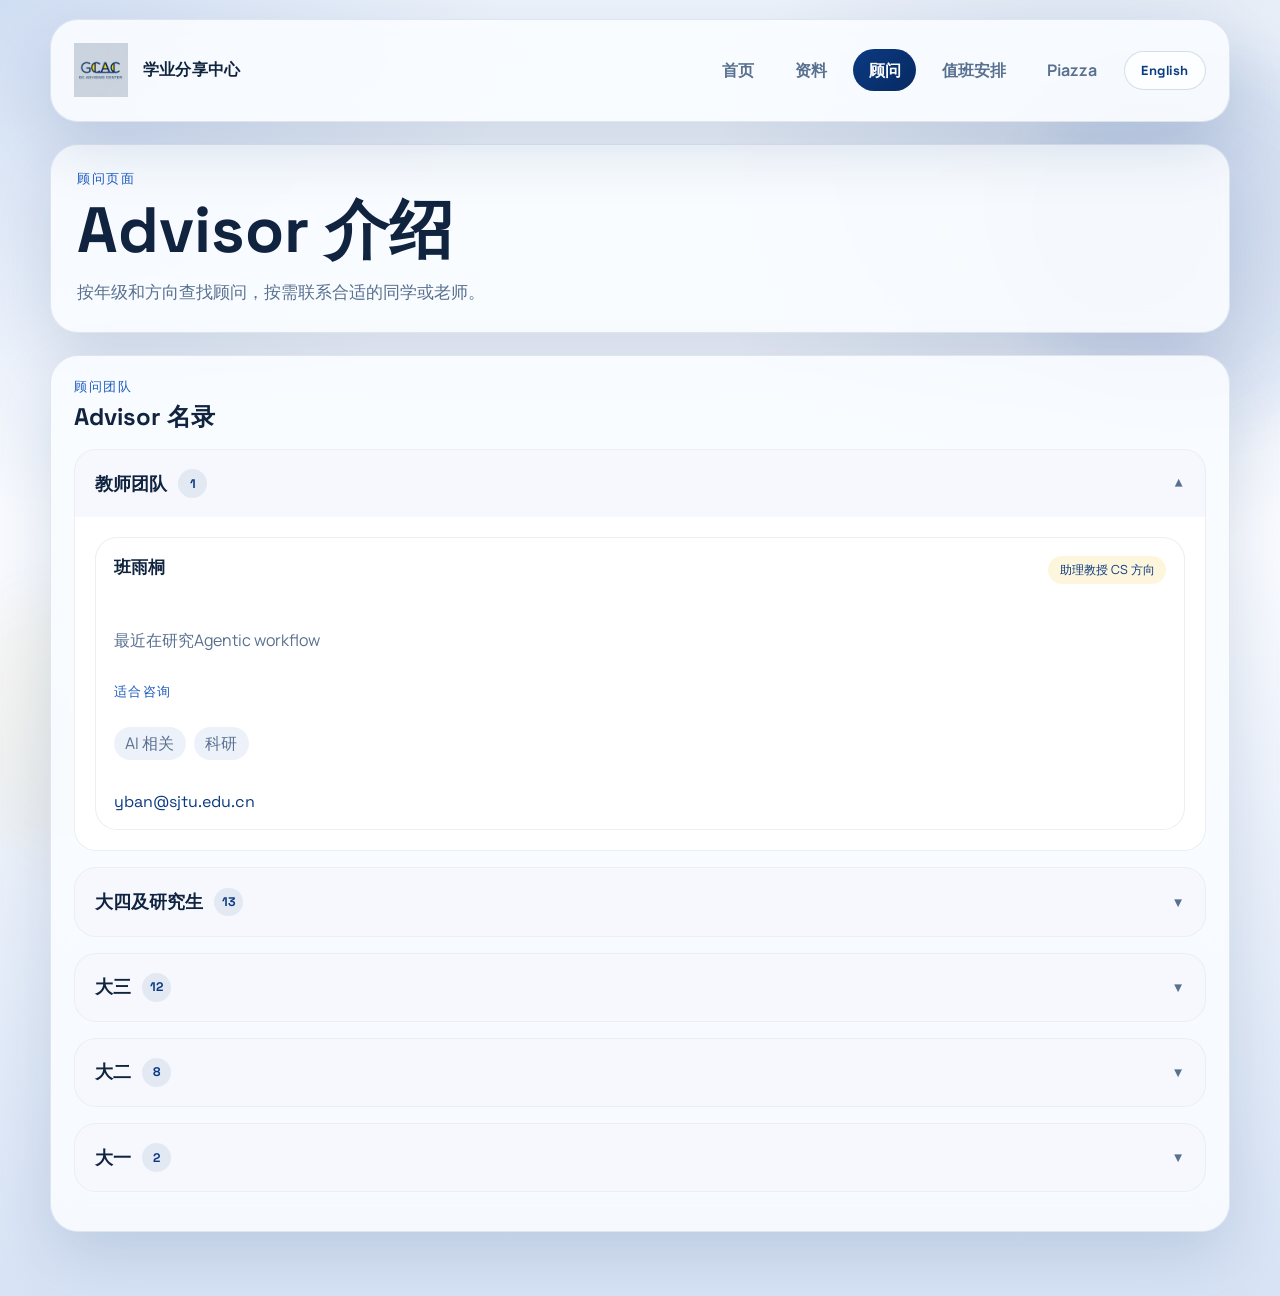
==== commit 3b3929e8: "codex version" ====
--- a/advisors.html
+++ b/advisors.html
@@ -10,230 +10,38 @@
   <link href="https://fonts.googleapis.com/css2?family=Manrope:wght@400;500;700;800&family=Space+Grotesk:wght@500;700&display=swap" rel="stylesheet">
   <link rel="stylesheet" href="./assets/styles.css">
   
-  <style>
-    .accordion-group {
-      margin-bottom: 1.5rem;
-      border: 1px solid rgba(0, 0, 0, 0.08);
-      border-radius: 8px;
-      overflow: hidden;
-      background: #fff;
-    }
-    .accordion-header {
-      width: 100%;
-      display: flex;
-      justify-content: space-between;
-      align-items: center;
-      padding: 1.25rem 1.5rem;
-      background: rgba(0, 0, 0, 0.02);
-      border: none;
-      cursor: pointer;
-      text-align: left;
-      outline: none;
-      transition: background 0.2s ease;
-    }
-    .accordion-header:hover {
-      background: rgba(0, 0, 0, 0.04);
-    }
-    .accordion-header h3 {
-      margin: 0;
-      font-size: 1.25rem;
-      color: #0f172a;
-      font-weight: 700;
-      display: flex;
-      flex-direction: column;
-      gap: 0.25rem;
-    }
-    .accordion-header h3 .en-title {
-      font-size: 0.95rem;
-      color: #64748b;
-      font-weight: 500;
-    }
-    .accordion-icon {
-      font-size: 1.25rem;
-      transition: transform 0.2s ease;
-      color: #64748b;
-    }
-    .accordion-group.active .accordion-icon {
-      transform: rotate(180deg);
-    }
-    .accordion-content {
-      max-height: 0;
-      overflow: hidden;
-      transition: max-height 0.3s ease-out;
-      padding: 0 1.5rem;
-    }
-    .accordion-group.active .accordion-content {
-      max-height: 5000px;
-      padding: 1.5rem;
-    }
-    .accordion-grid {
-      display: grid;
-      grid-template-columns: repeat(auto-fill, minmax(280px, 1fr));
-      gap: 1.5rem;
-    }
-    
-    /* 双语排版微调 */
-    .bilingual-sep {
-      border-top: 1px dashed #e2e8f0;
-      margin: 0.5rem 0;
-    }
-    .en-text {
-      color: #64748b;
-      font-size: 0.9rem;
-      margin-top: 0.25rem;
-    }
-    .advisor-card__role {
-      display: flex;
-      flex-direction: column;
-      gap: 0.125rem;
-    }
-    .advisor-card__role .en-role {
-      font-size: 0.8rem;
-      color: #64748b;
-    }
-    .tags-container {
-      display: flex;
-      flex-wrap: wrap;
-      gap: 0.25rem;
-    }
-  </style>
 </head>
 <body data-page="advisors">
   <div class="page-shell">
     <header class="topbar panel panel--nav">
       <a class="brand" href="./index.html">
         <img class="brand__logo" src="./assets/GCAC.png" alt="GC Advising Center logo">
-        <span class="brand__text" id="brandText">学业分享中心 / GC Advising Center</span>
+        <span class="brand__text" id="brandText"></span>
       </a>
-      <nav class="site-nav" id="siteNav" aria-label="Primary"></nav>
+      <div class="topbar__actions">
+        <nav class="site-nav" id="siteNav" aria-label="Primary"></nav>
+        <button class="lang-toggle" id="langToggle" type="button" aria-label="Switch language"></button>
+      </div>
     </header>
 
     <main class="main-layout">
       <section class="subpage-hero panel">
-        <p class="eyebrow" id="pageKicker">顾问页面 / Advisors</p>
-        <h1 id="pageTitle">Advisor 介绍 / Advisor Profiles</h1>
-        <p class="hero__description" id="pageDescription">
-          欢迎咨询我们的顾问团队。 / Welcome to consult our advisor team.
-        </p>
+        <p class="eyebrow" id="pageKicker"></p>
+        <h1 id="pageTitle"></h1>
+        <p class="hero__description" id="pageDescription"></p>
       </section>
 
       <section class="panel">
         <div class="section-heading">
-          <p class="section-kicker" id="advisorDirectoryKicker">顾问团队 / People</p>
-          <h2 id="advisorDirectoryTitle">Advisor 名录 / Advisor Directory</h2>
+          <p class="section-kicker" id="advisorDirectoryKicker"></p>
+          <h2 id="advisorDirectoryTitle"></h2>
         </div>
         <div id="accordionContainer"></div>
-        <div class="advisor-grid" id="advisorList" style="display: none;"></div>
       </section>
     </main>
   </div>
 
   <script src="./content/site-content.js"></script>
   <script src="./assets/app.js"></script>
-
-  <script>
-    document.addEventListener("DOMContentLoaded", () => {
-      const data = window.SITE_CONTENT;
-      if (!data || !data.advisors || !data.advisors.groups) return;
-
-      const container = document.getElementById("accordionContainer");
-
-      function renderBilingualAccordion() {
-        container.innerHTML = "";
-
-        // 遍历 5 个大组
-        data.advisors.groups.forEach((group) => {
-          const titleZh = group.title["zh"] || "";
-          const titleEn = group.title["en"] || "";
-          
-          const groupEl = document.createElement("div");
-          groupEl.className = "accordion-group";
-          
-          // 创建折叠栏头部，同时写入中英文
-          const headerEl = document.createElement("button");
-          headerEl.className = "accordion-header";
-          headerEl.innerHTML = `
-            <h3>
-              <span class="zh-title">${titleZh} (${group.items.length})</span>
-              <span class="en-title">${titleEn} (${group.items.length})</span>
-            </h3>
-            <span class="accordion-icon">▼</span>
-          `;
-          
-          const contentEl = document.createElement("div");
-          contentEl.className = "accordion-content";
-          const gridEl = document.createElement("div");
-          gridEl.className = "accordion-grid";
-          
-          // 内部循环：渲染每个顾问的卡片
-          group.items.forEach(advisor => {
-            const name = advisor.name;
-            const roleZh = advisor.role["zh"] || "";
-            const roleEn = advisor.role["en"] || "";
-            const bioZh = advisor.bio["zh"] || "";
-            const bioEn = advisor.bio["en"] || "";
-            const email = advisor.email;
-            
-            // 处理适合咨询的标签（中英混合拼接展示）
-            let expertiseHtml = "";
-            if (advisor.expertise && advisor.expertise.length > 0) {
-              const tags = advisor.expertise.map(exp => {
-                const expZh = exp["zh"] || "";
-                const expEn = exp["en"] || "";
-                return `<span class="tag" style="font-size:0.8rem; margin-bottom:4px;">${expZh} (${expEn})</span>`;
-              }).join("");
-
-              expertiseHtml = `
-                <div class="advisor-card__expertise" style="margin-top: 12px;">
-                  <span class="expertise-label" style="font-weight:700; font-size:0.85rem; display:block; margin-bottom:4px;">
-                    适合咨询 / Best for:
-                  </span>
-                  <div class="tags-container">${tags}</div>
-                </div>
-              `;
-            }
-
-            // 构建完美的双语卡片
-            const cardEl = document.createElement("div");
-            cardEl.className = "advisor-card";
-            cardEl.innerHTML = `
-              <div class="advisor-card__header">
-                <h4 class="advisor-card__name">${name}</h4>
-                <div class="advisor-card__role">
-                  <span class="zh-role">${roleZh}</span>
-                  <span class="en-role">${roleEn}</span>
-                </div>
-              </div>
-              <div class="advisor-card__body">
-                <p class="advisor-card__bio" style="margin-bottom:0;">${bioZh}</p>
-                <p class="advisor-card__bio en-text" style="margin-top:4px;">${bioEn}</p>
-                ${expertiseHtml}
-              </div>
-              <div class="advisor-card__footer">
-                <a href="mailto:${email}" class="advisor-card__email">
-                  <svg xmlns="http://www.w3.org/2000/svg" width="16" height="16" viewBox="0 0 24 24" fill="none" stroke="currentColor" stroke-width="2" stroke-linecap="round" stroke-linejoin="round" style="margin-right:8px; vertical-align:middle;"><path d="M4 4h16c1.1 0 2 .9 2 2v12c0 1.1-.9 2-2 2H4c-1.1 0-2-.9-2-2V6c0-1.1.9-2 2-2z"></path><polyline points="22,6 12,13 2,6"></polyline></svg>
-                  ${email}
-                </a>
-              </div>
-            `;
-            gridEl.appendChild(cardEl);
-          });
-          
-          contentEl.appendChild(gridEl);
-          groupEl.appendChild(headerEl);
-          groupEl.appendChild(contentEl);
-          container.appendChild(groupEl);
-          
-          // 绑定手风琴展开/折叠事件
-          headerEl.addEventListener("click", () => {
-            groupEl.classList.toggle("active");
-          });
-        });
-      }
-
-      // 执行纯粹的双语并行渲染
-      renderBilingualAccordion();
-    });
-  </script>
 </body>
-</html>+</html>
--- a/assets/styles.css
+++ b/assets/styles.css
@@ -152,6 +152,13 @@
   gap: 0.65rem;
 }
 
+.topbar__actions {
+  display: flex;
+  align-items: center;
+  gap: 0.75rem;
+  margin-left: auto;
+}
+
 .nav-link {
   padding: 0.6rem 0.96rem;
   border-radius: 999px;
@@ -171,6 +178,29 @@
 .nav-link--active {
   color: #fdfefe;
   background: linear-gradient(135deg, var(--highlight), var(--highlight-strong));
+}
+
+.lang-toggle {
+  appearance: none;
+  border: 1px solid rgba(11, 58, 130, 0.16);
+  background: rgba(255, 255, 255, 0.72);
+  color: var(--highlight);
+  border-radius: 999px;
+  padding: 0.62rem 1rem;
+  font-family: "Space Grotesk", "Segoe UI", sans-serif;
+  font-size: 0.82rem;
+  font-weight: 700;
+  letter-spacing: 0.04em;
+  cursor: pointer;
+  transition: transform 160ms ease, box-shadow 160ms ease, border-color 160ms ease, background-color 160ms ease;
+}
+
+.lang-toggle:hover,
+.lang-toggle:focus-visible {
+  transform: translateY(-1px);
+  background: #ffffff;
+  border-color: rgba(11, 58, 130, 0.28);
+  box-shadow: inset 0 0 0 1px rgba(29, 91, 191, 0.08);
 }
 
 .nav-link .bilingual {
@@ -444,8 +474,94 @@
   grid-template-columns: repeat(auto-fit, minmax(250px, 1fr));
 }
 
+.accordion-group {
+  margin-bottom: 1rem;
+  border: 1px solid rgba(10, 44, 96, 0.08);
+  border-radius: 22px;
+  overflow: hidden;
+  background: var(--surface-strong);
+}
+
+.accordion-header {
+  width: 100%;
+  display: flex;
+  justify-content: space-between;
+  align-items: center;
+  gap: 1rem;
+  padding: 1.2rem 1.25rem;
+  border: 0;
+  background: rgba(29, 91, 191, 0.04);
+  color: var(--text);
+  text-align: left;
+  cursor: pointer;
+  transition: background-color 160ms ease;
+}
+
+.accordion-header:hover,
+.accordion-header:focus-visible {
+  background: rgba(29, 91, 191, 0.08);
+}
+
+.accordion-title {
+  display: flex;
+  align-items: center;
+  gap: 0.7rem;
+  margin: 0;
+  font-family: "Space Grotesk", "Segoe UI", sans-serif;
+  font-size: 1.1rem;
+}
+
+.accordion-title__count {
+  display: inline-flex;
+  align-items: center;
+  justify-content: center;
+  min-width: 1.8rem;
+  height: 1.8rem;
+  padding: 0 0.45rem;
+  border-radius: 999px;
+  background: rgba(11, 58, 130, 0.08);
+  color: var(--highlight);
+  font-size: 0.78rem;
+  font-weight: 700;
+}
+
+.accordion-icon {
+  color: var(--muted);
+  transition: transform 160ms ease;
+}
+
+.accordion-group.active .accordion-icon {
+  transform: rotate(180deg);
+}
+
+.accordion-content {
+  display: none;
+  padding: 1.25rem;
+}
+
+.accordion-group.active .accordion-content {
+  display: block;
+}
+
+.accordion-grid {
+  display: grid;
+  grid-template-columns: repeat(auto-fit, minmax(250px, 1fr));
+  gap: 1rem;
+}
+
 .card {
   padding: 1.1rem;
+}
+
+.advisor-card {
+  display: grid;
+  gap: 0.9rem;
+}
+
+.advisor-card__email {
+  display: inline-flex;
+  align-items: center;
+  width: fit-content;
 }
 
 .card__title-row {
@@ -613,6 +729,13 @@
     flex-direction: column;
   }
 
+  .topbar__actions {
+    width: 100%;
+    align-items: stretch;
+    flex-direction: column;
+    margin-left: 0;
+  }
+
   .site-nav {
     justify-content: flex-start;
   }
@@ -646,6 +769,15 @@
     gap: 0.5rem;
   }
 
+  .topbar__actions,
+  .site-nav {
+    width: 100%;
+  }
+
+  .lang-toggle {
+    width: 100%;
+  }
+
   .brand__logo {
     height: 46px;
   }
